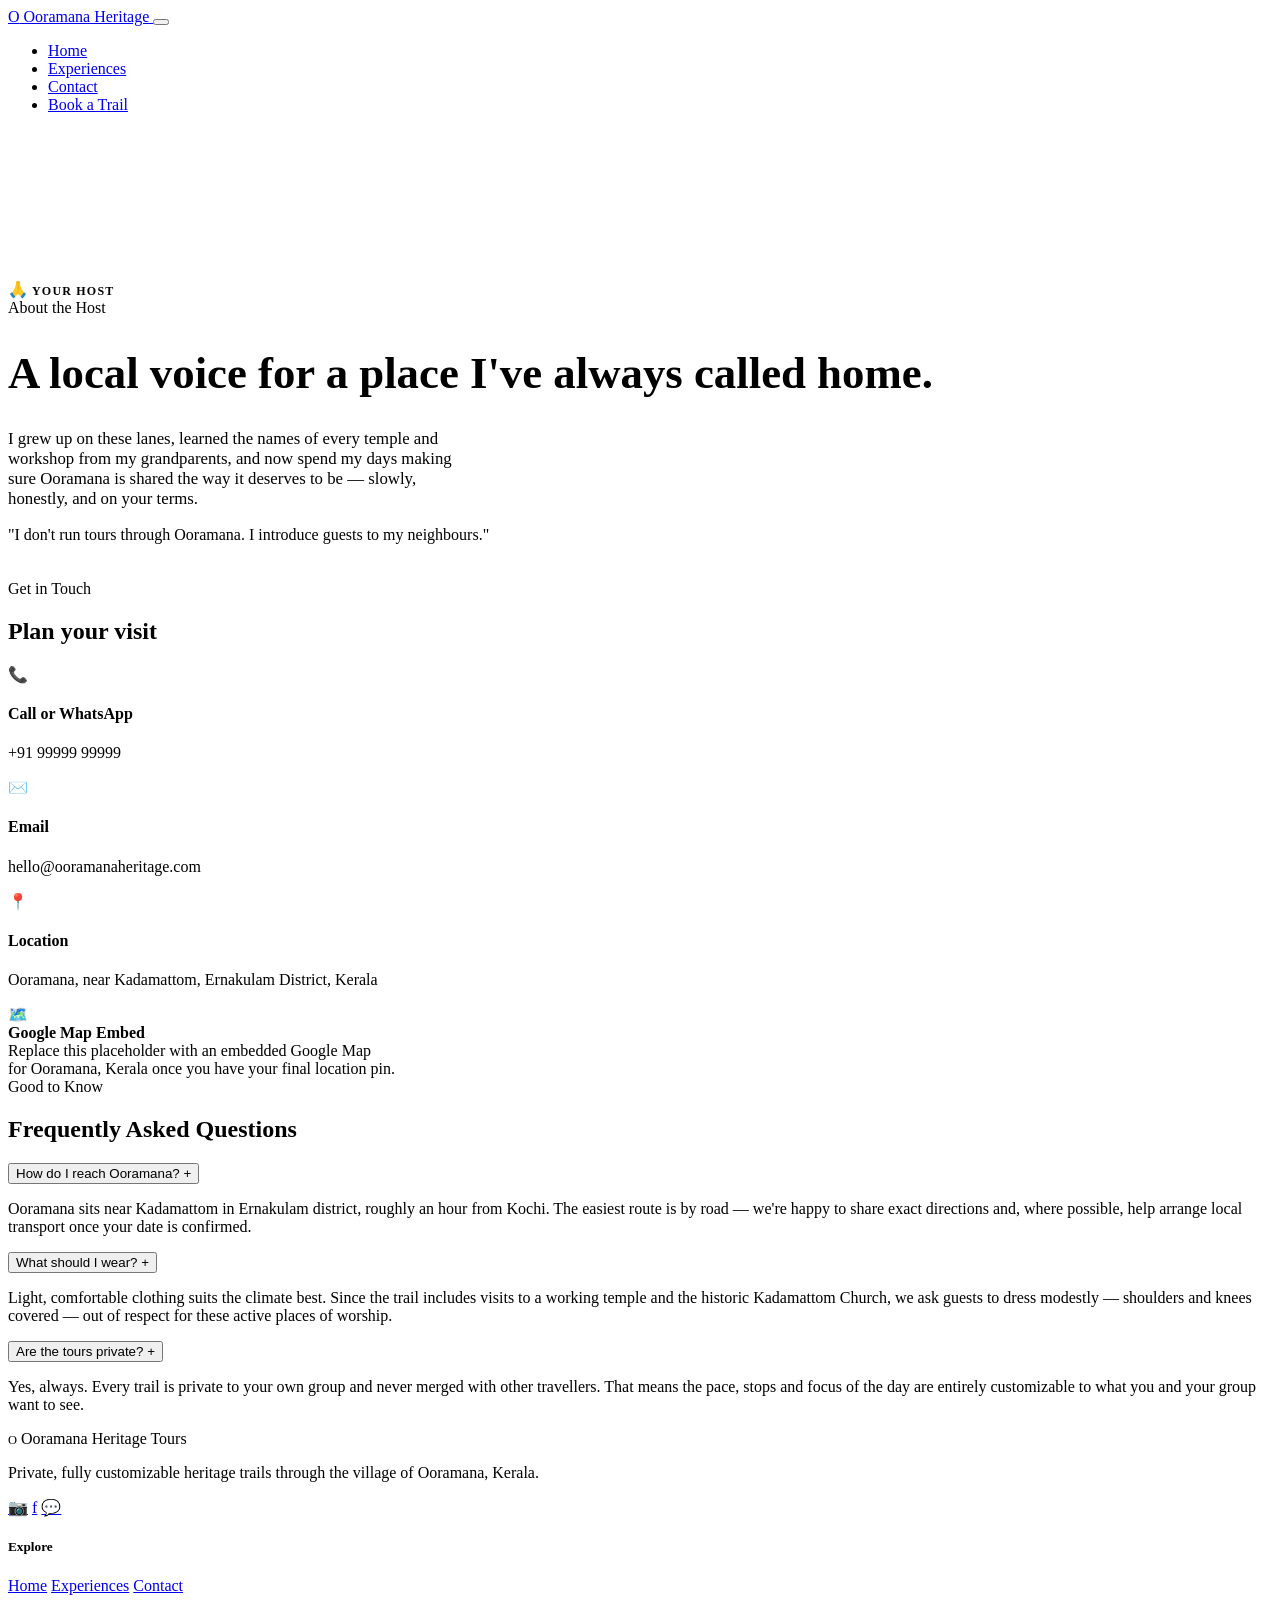
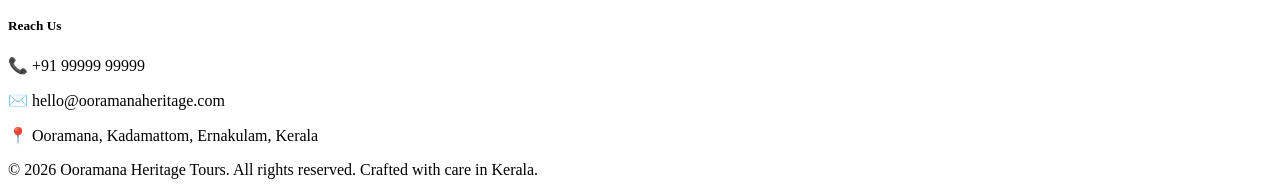
==== contact.html @ b61dfa69 "Add contact.html for Ooramana Heritage Tours" ====
<!DOCTYPE html>
<html lang="en">
<head>
<meta charset="UTF-8">
<meta name="viewport" content="width=device-width, initial-scale=1.0">
<title>Contact & Host — Ooramana Heritage Tours</title>
<meta name="description" content="Meet your local host, get in touch, and find answers to common questions about visiting Ooramana, Kerala.">
<link rel="preconnect" href="https://fonts.googleapis.com">
<link rel="stylesheet" href="style.css">
</head>
<body>

<!-- ===== Navbar ===== -->
<nav class="navbar">
  <div class="nav-inner">
    <a href="index.html" class="brand">
      <span class="brand-mark">O</span> Ooramana Heritage
    </a>
    <button class="nav-toggle" aria-label="Toggle menu"><span></span></button>
    <ul class="nav-links">
      <li><a href="index.html">Home</a></li>
      <li><a href="packages.html">Experiences</a></li>
      <li><a href="contact.html">Contact</a></li>
      <li><a href="packages.html" class="btn btn-gold nav-cta">Book a Trail</a></li>
    </ul>
  </div>
</nav>

<!-- ===== Host Section ===== -->
<header style="padding-top:150px; padding-bottom:20px;">
  <div class="container host-grid">
    <div class="host-frame reveal">
      <span class="icon">🙏</span>
      <span style="font-size:.75rem; letter-spacing:.1em; text-transform:uppercase; font-weight:700; color:var(--ink-soft);">Your Host</span>
    </div>
    <div class="reveal reveal-delay-1">
      <span class="eyebrow">About the Host</span>
      <h1 style="font-size:clamp(2rem,3.6vw,2.8rem);">A local voice for a place I've always called home.</h1>
      <p style="font-size:1.05rem; max-width:56ch;">I grew up on these lanes, learned the names of every temple and workshop from my grandparents, and now spend my days making sure Ooramana is shared the way it deserves to be — slowly, honestly, and on your terms.</p>
      <p class="host-quote">"I don't run tours through Ooramana. I introduce guests to my neighbours."</p>
    </div>
  </div>
</header>

<!-- ===== Contact Info & Map ===== -->
<section id="contact-info">
  <div class="container">
    <div class="section-head reveal">
      <span class="eyebrow">Get in Touch</span>
      <h2>Plan your visit</h2>
    </div>

    <div class="contact-grid">
      <div class="contact-cards">
        <div class="contact-item neu-flat reveal reveal-delay-1">
          <div class="ic">📞</div>
          <div><h4>Call or WhatsApp</h4><p>+91 99999 99999</p></div>
        </div>
        <div class="contact-item neu-flat reveal reveal-delay-2">
          <div class="ic">✉️</div>
          <div><h4>Email</h4><p>hello@ooramanaheritage.com</p></div>
        </div>
        <div class="contact-item neu-flat reveal reveal-delay-3">
          <div class="ic">📍</div>
          <div><h4>Location</h4><p>Ooramana, near Kadamattom, Ernakulam District, Kerala</p></div>
        </div>
      </div>

      <div class="map-frame neu-out reveal reveal-delay-2">
        <div class="icon">🗺️</div>
        <h4 style="margin:0;">Google Map Embed</h4>
        <span>Replace this placeholder with an embedded Google Map<br>for Ooramana, Kerala once you have your final location pin.</span>
      </div>
    </div>
  </div>
</section>

<!-- ===== FAQ ===== -->
<section id="faq">
  <div class="container">
    <div class="section-head center reveal">
      <span class="eyebrow">Good to Know</span>
      <h2>Frequently Asked Questions</h2>
    </div>

    <div class="accordion">
      <div class="acc-item neu-out reveal reveal-delay-1">
        <button class="acc-trigger">
          How do I reach Ooramana?
          <span class="plus">+</span>
        </button>
        <div class="acc-panel">
          <div class="acc-panel-inner">
            <p>Ooramana sits near Kadamattom in Ernakulam district, roughly an hour from Kochi. The easiest route is by road — we're happy to share exact directions and, where possible, help arrange local transport once your date is confirmed.</p>
          </div>
        </div>
      </div>

      <div class="acc-item neu-out reveal reveal-delay-2">
        <button class="acc-trigger">
          What should I wear?
          <span class="plus">+</span>
        </button>
        <div class="acc-panel">
          <div class="acc-panel-inner">
            <p>Light, comfortable clothing suits the climate best. Since the trail includes visits to a working temple and the historic Kadamattom Church, we ask guests to dress modestly — shoulders and knees covered — out of respect for these active places of worship.</p>
          </div>
        </div>
      </div>

      <div class="acc-item neu-out reveal reveal-delay-3">
        <button class="acc-trigger">
          Are the tours private?
          <span class="plus">+</span>
        </button>
        <div class="acc-panel">
          <div class="acc-panel-inner">
            <p>Yes, always. Every trail is private to your own group and never merged with other travellers. That means the pace, stops and focus of the day are entirely customizable to what you and your group want to see.</p>
          </div>
        </div>
      </div>
    </div>
  </div>
</section>

<!-- ===== Footer ===== -->
<footer>
  <div class="container">
    <div class="footer-grid">
      <div>
        <div class="footer-brand"><span class="brand-mark" style="width:30px;height:30px;font-size:.78rem;">O</span> Ooramana Heritage Tours</div>
        <p>Private, fully customizable heritage trails through the village of Ooramana, Kerala.</p>
        <div class="social-row">
          <a href="#" class="social-icon" aria-label="Instagram">📷</a>
          <a href="#" class="social-icon" aria-label="Facebook">f</a>
          <a href="#" class="social-icon" aria-label="WhatsApp">💬</a>
        </div>
      </div>
      <div class="footer-col">
        <h5>Explore</h5>
        <a href="index.html">Home</a>
        <a href="packages.html">Experiences</a>
        <a href="contact.html">Contact</a>
      </div>
      <div class="footer-col">
        <h5>Reach Us</h5>
        <p>📞 +91 99999 99999</p>
        <p>✉️ hello@ooramanaheritage.com</p>
        <p>📍 Ooramana, Kadamattom, Ernakulam, Kerala</p>
      </div>
    </div>
    <div class="footer-bottom">
      <span>© 2026 Ooramana Heritage Tours. All rights reserved.</span>
      <span>Crafted with care in Kerala.</span>
    </div>
  </div>
</footer>

<script src="script.js"></script>
</body>
</html>
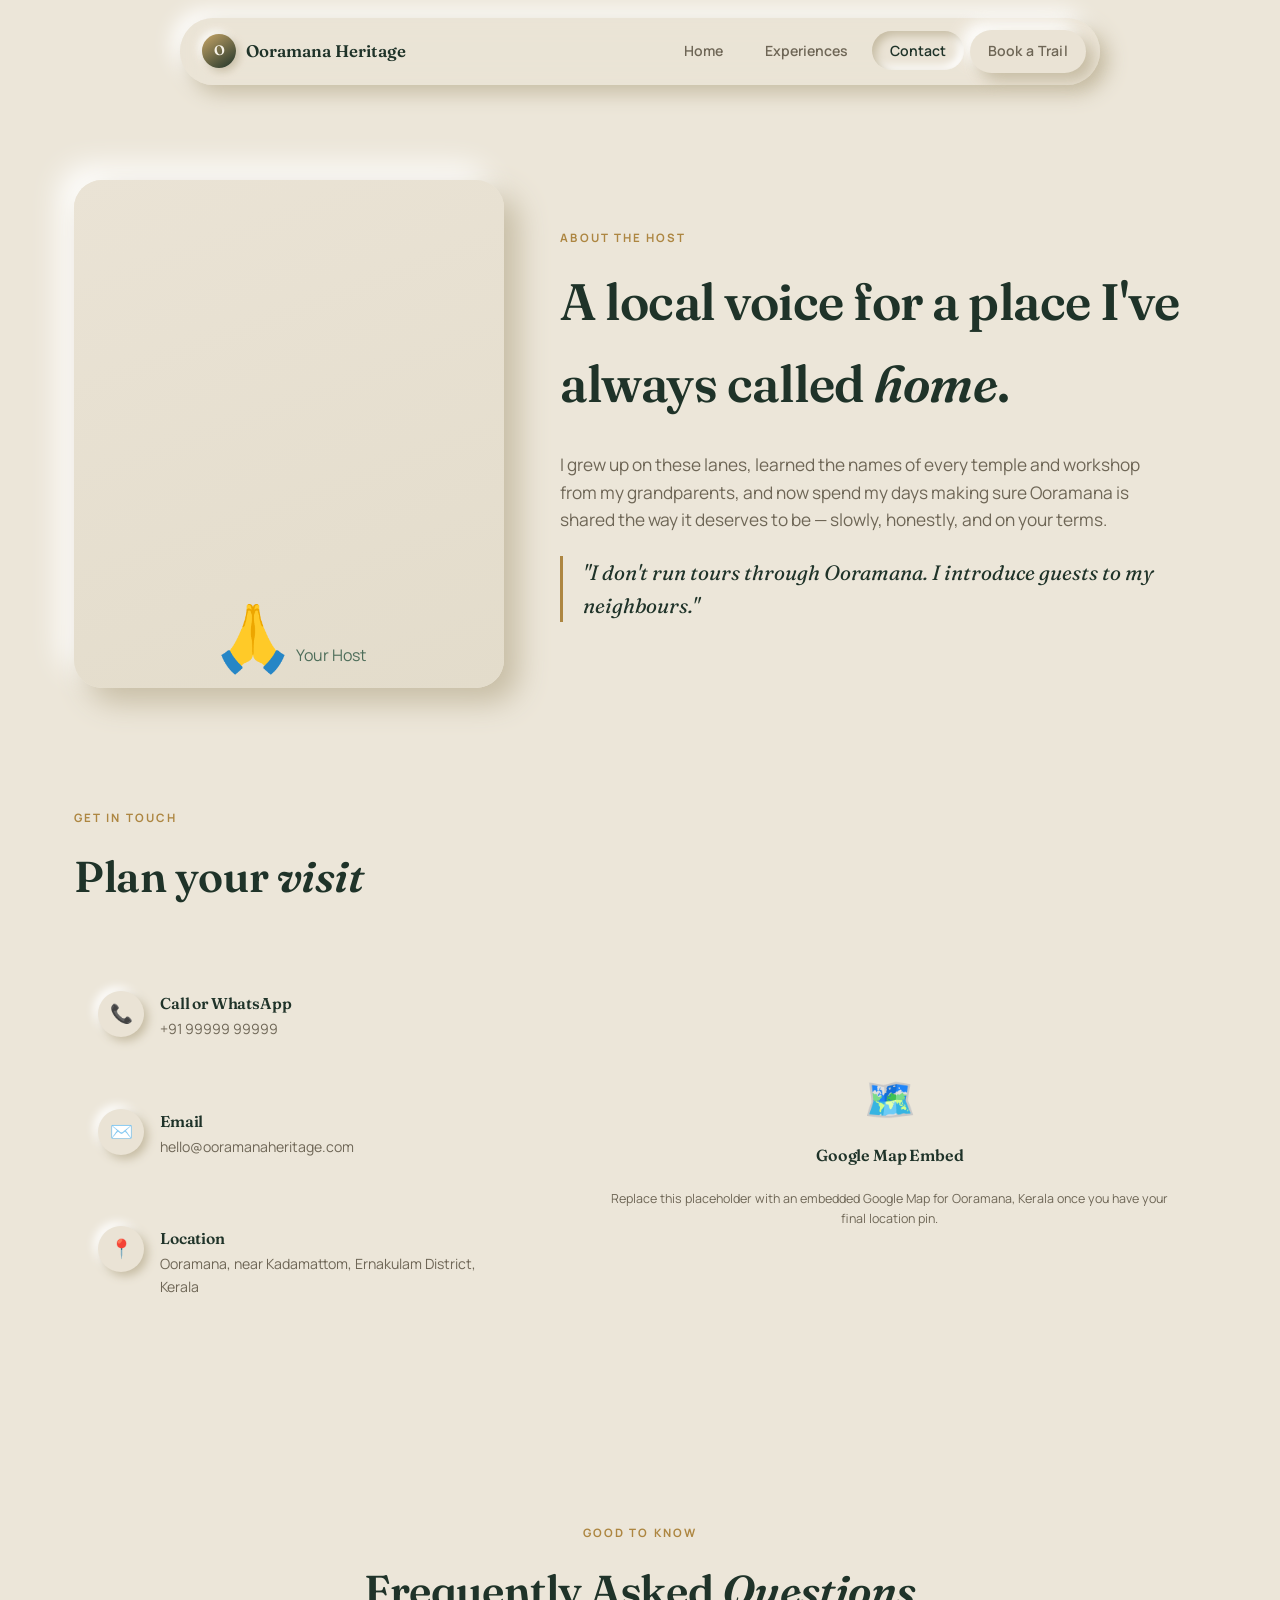
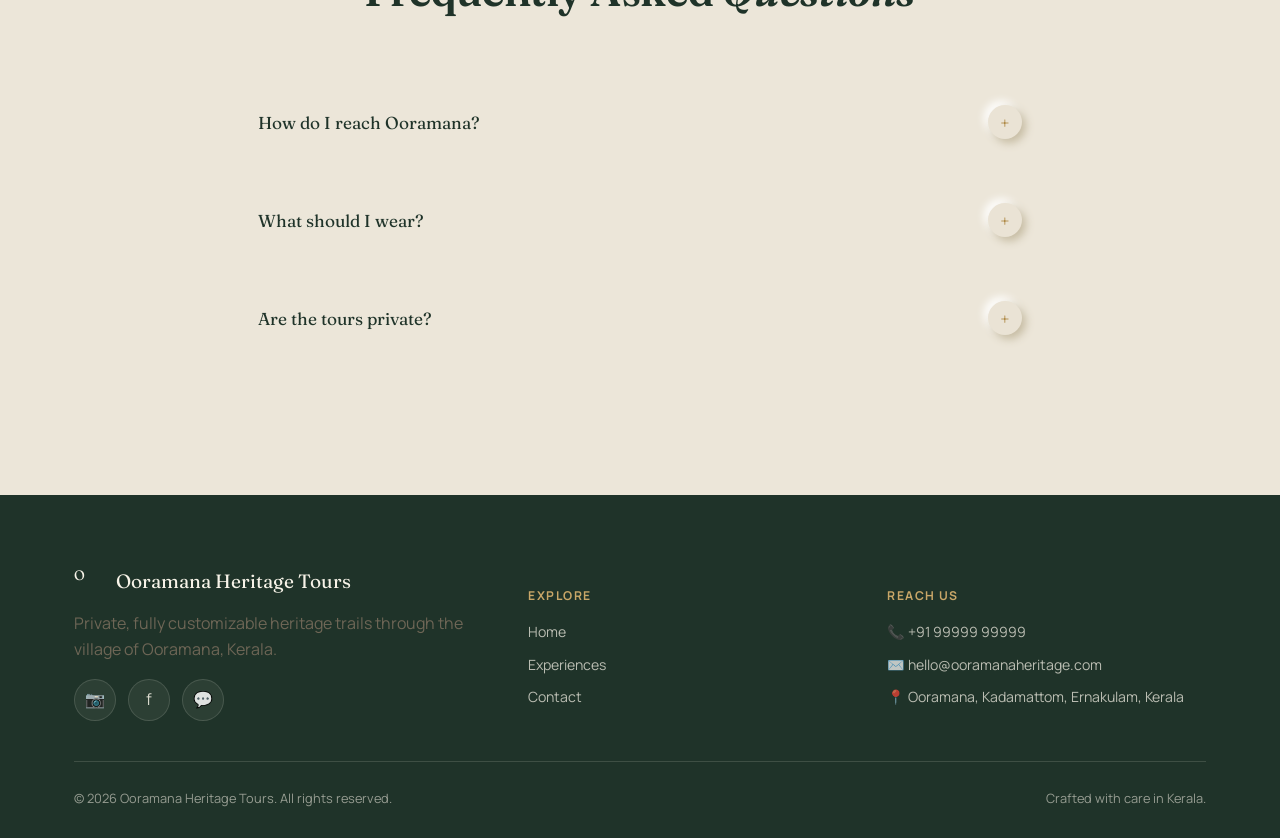
==== commit 7e1508a4: "Refactor contact page layout and styling" ====
--- a/contact.html
+++ b/contact.html
@@ -11,8 +11,8 @@
 <body>
 
 <!-- ===== Navbar ===== -->
-<nav class="navbar">
-  <div class="nav-inner">
+<nav class="navbar solid scrolled">
+  <div class="container nav-inner">
     <a href="index.html" class="brand">
       <span class="brand-mark">O</span> Ooramana Heritage
     </a>
@@ -20,56 +20,61 @@
     <ul class="nav-links">
       <li><a href="index.html">Home</a></li>
       <li><a href="packages.html">Experiences</a></li>
-      <li><a href="contact.html">Contact</a></li>
-      <li><a href="packages.html" class="btn btn-gold nav-cta">Book a Trail</a></li>
+      <li><a href="contact.html" class="active">Contact</a></li>
+      <li><a href="packages.html" class="btn btn-ghost-dark">Book a Trail</a></li>
     </ul>
   </div>
 </nav>
 
 <!-- ===== Host Section ===== -->
-<header style="padding-top:150px; padding-bottom:20px;">
+<header style="padding-top:180px; padding-bottom:20px; background:linear-gradient(180deg, var(--ivory-deep), var(--ivory));">
   <div class="container host-grid">
     <div class="host-frame reveal">
-      <span class="icon">🙏</span>
-      <span style="font-size:.75rem; letter-spacing:.1em; text-transform:uppercase; font-weight:700; color:var(--ink-soft);">Your Host</span>
+      <div class="arch-outline" style="width:88%; height:92%; top:-16px; left:6%; z-index:-1;"></div>
+      <div class="arch-frame tone-5">
+        <div class="arch-photo">
+          <span class="icon">🙏</span>
+          <span>Your Host</span>
+        </div>
+      </div>
     </div>
     <div class="reveal reveal-delay-1">
       <span class="eyebrow">About the Host</span>
-      <h1 style="font-size:clamp(2rem,3.6vw,2.8rem);">A local voice for a place I've always called home.</h1>
-      <p style="font-size:1.05rem; max-width:56ch;">I grew up on these lanes, learned the names of every temple and workshop from my grandparents, and now spend my days making sure Ooramana is shared the way it deserves to be — slowly, honestly, and on your terms.</p>
+      <h1 style="font-size:clamp(2.2rem,4vw,3.2rem);">A local voice for a place I've always called <em>home</em>.</h1>
+      <p style="font-size:1.08rem; max-width:56ch;">I grew up on these lanes, learned the names of every temple and workshop from my grandparents, and now spend my days making sure Ooramana is shared the way it deserves to be — slowly, honestly, and on your terms.</p>
       <p class="host-quote">"I don't run tours through Ooramana. I introduce guests to my neighbours."</p>
     </div>
   </div>
 </header>
 
 <!-- ===== Contact Info & Map ===== -->
-<section id="contact-info">
+<section id="contact-info" class="grain">
   <div class="container">
     <div class="section-head reveal">
       <span class="eyebrow">Get in Touch</span>
-      <h2>Plan your visit</h2>
+      <h2>Plan your <em>visit</em></h2>
     </div>
 
     <div class="contact-grid">
       <div class="contact-cards">
-        <div class="contact-item neu-flat reveal reveal-delay-1">
+        <div class="contact-item reveal reveal-delay-1">
           <div class="ic">📞</div>
           <div><h4>Call or WhatsApp</h4><p>+91 99999 99999</p></div>
         </div>
-        <div class="contact-item neu-flat reveal reveal-delay-2">
+        <div class="contact-item reveal reveal-delay-2">
           <div class="ic">✉️</div>
           <div><h4>Email</h4><p>hello@ooramanaheritage.com</p></div>
         </div>
-        <div class="contact-item neu-flat reveal reveal-delay-3">
+        <div class="contact-item reveal reveal-delay-3">
           <div class="ic">📍</div>
           <div><h4>Location</h4><p>Ooramana, near Kadamattom, Ernakulam District, Kerala</p></div>
         </div>
       </div>
 
-      <div class="map-frame neu-out reveal reveal-delay-2">
+      <div class="map-frame reveal reveal-delay-2">
         <div class="icon">🗺️</div>
-        <h4 style="margin:0;">Google Map Embed</h4>
-        <span>Replace this placeholder with an embedded Google Map<br>for Ooramana, Kerala once you have your final location pin.</span>
+        <h4>Google Map Embed</h4>
+        <span>Replace this placeholder with an embedded Google Map for Ooramana, Kerala once you have your final location pin.</span>
       </div>
     </div>
   </div>
@@ -80,11 +85,11 @@
   <div class="container">
     <div class="section-head center reveal">
       <span class="eyebrow">Good to Know</span>
-      <h2>Frequently Asked Questions</h2>
+      <h2>Frequently Asked <em>Questions</em></h2>
     </div>
 
     <div class="accordion">
-      <div class="acc-item neu-out reveal reveal-delay-1">
+      <div class="acc-item reveal reveal-delay-1">
         <button class="acc-trigger">
           How do I reach Ooramana?
           <span class="plus">+</span>
@@ -96,7 +101,7 @@
         </div>
       </div>
 
-      <div class="acc-item neu-out reveal reveal-delay-2">
+      <div class="acc-item reveal reveal-delay-2">
         <button class="acc-trigger">
           What should I wear?
           <span class="plus">+</span>
@@ -108,7 +113,7 @@
         </div>
       </div>
 
-      <div class="acc-item neu-out reveal reveal-delay-3">
+      <div class="acc-item reveal reveal-delay-3">
         <button class="acc-trigger">
           Are the tours private?
           <span class="plus">+</span>
@@ -128,7 +133,7 @@
   <div class="container">
     <div class="footer-grid">
       <div>
-        <div class="footer-brand"><span class="brand-mark" style="width:30px;height:30px;font-size:.78rem;">O</span> Ooramana Heritage Tours</div>
+        <div class="footer-brand"><span class="brand-mark" style="width:32px;height:32px;font-size:.85rem;">O</span> Ooramana Heritage Tours</div>
         <p>Private, fully customizable heritage trails through the village of Ooramana, Kerala.</p>
         <div class="social-row">
           <a href="#" class="social-icon" aria-label="Instagram">📷</a>
--- a/style.css
+++ b/style.css
@@ -0,0 +1,668 @@
+/* =========================================================
+   Ooramana Heritage Tours — Neumorphic Design System
+   ========================================================= */
+
+/* ---------- Fonts ---------- */
+@import url('https://fonts.googleapis.com/css2?family=Fraunces:ital,opsz,wght@0,9..144,400;0,9..144,500;0,9..144,600;0,9..144,700;1,9..144,500&family=Manrope:wght@400;500;600;700;800&display=swap');
+
+/* ---------- Tokens ---------- */
+:root{
+  /* Base neumorphic surface (warm river-sand) */
+  --bg: #ECE6D9;
+  --bg-alt: #E3DCCB;
+  --surface: #EAE3D5;
+
+  /* Neumorphic shadow pair, tuned for the --bg hue */
+  --shadow-dark: #C6BCA3;
+  --shadow-light: #FFFFFF;
+
+  /* Palette: backwater green + temple gold + laterite ink */
+  --forest: #2E4A3B;
+  --forest-deep: #1F3329;
+  --forest-soft: #4E6E5A;
+  --gold: #AD8641;
+  --gold-soft: #C9A768;
+  --ink: #2A2620;
+  --ink-soft: #6E6656;
+  --cream: #F7F3E8;
+
+  --radius-lg: 28px;
+  --radius-md: 18px;
+  --radius-sm: 12px;
+  --radius-pill: 999px;
+
+  --ease: cubic-bezier(.22,.68,.35,1);
+}
+
+*,*::before,*::after{ box-sizing:border-box; }
+html{ scroll-behavior:smooth; }
+@media (prefers-reduced-motion: reduce){
+  html{ scroll-behavior:auto; }
+  *,*::before,*::after{ animation-duration:0.01ms !important; animation-iteration-count:1 !important; transition-duration:0.01ms !important; scroll-behavior:auto !important; }
+}
+
+body{
+  margin:0;
+  background:var(--bg);
+  color:var(--ink);
+  font-family:'Manrope', sans-serif;
+  font-size:16px;
+  line-height:1.6;
+  -webkit-font-smoothing:antialiased;
+  overflow-x:hidden;
+}
+
+h1,h2,h3,h4{
+  font-family:'Fraunces', serif;
+  color:var(--forest-deep);
+  margin:0 0 .5em;
+  font-weight:600;
+  letter-spacing:-0.01em;
+}
+
+p{ margin:0 0 1em; color:var(--ink-soft); }
+a{ color:inherit; text-decoration:none; }
+img{ max-width:100%; display:block; }
+ul{ margin:0; padding:0; list-style:none; }
+
+.container{
+  width:100%;
+  max-width:1180px;
+  margin:0 auto;
+  padding:0 24px;
+}
+
+.eyebrow{
+  display:inline-block;
+  font-family:'Manrope',sans-serif;
+  font-size:.72rem;
+  font-weight:700;
+  letter-spacing:.18em;
+  text-transform:uppercase;
+  color:var(--gold);
+  margin-bottom:14px;
+}
+
+section{ padding:96px 0; position:relative; }
+@media (max-width:768px){ section{ padding:64px 0; } }
+
+/* ---------- Neumorphic primitives ---------- */
+.neu-out{
+  background:var(--surface);
+  border-radius:var(--radius-lg);
+  box-shadow: 10px 10px 22px var(--shadow-dark), -10px -10px 22px var(--shadow-light);
+}
+.neu-in{
+  background:var(--bg);
+  border-radius:var(--radius-md);
+  box-shadow: inset 6px 6px 12px var(--shadow-dark), inset -6px -6px 12px var(--shadow-light);
+}
+.neu-flat{
+  background:var(--surface);
+  box-shadow: 6px 6px 14px var(--shadow-dark), -6px -6px 14px var(--shadow-light);
+}
+
+/* ---------- Buttons ---------- */
+.btn{
+  display:inline-flex;
+  align-items:center;
+  justify-content:center;
+  gap:.5em;
+  padding:16px 34px;
+  border:none;
+  border-radius:var(--radius-pill);
+  font-family:'Manrope',sans-serif;
+  font-weight:700;
+  font-size:.95rem;
+  letter-spacing:.02em;
+  cursor:pointer;
+  background:var(--surface);
+  color:var(--forest-deep);
+  box-shadow: 8px 8px 16px var(--shadow-dark), -8px -8px 16px var(--shadow-light);
+  transition: transform .25s var(--ease), box-shadow .25s var(--ease), color .25s var(--ease);
+}
+.btn:hover{
+  transform:translateY(-3px);
+  box-shadow: 12px 12px 22px var(--shadow-dark), -12px -12px 22px var(--shadow-light);
+  color:var(--gold);
+}
+.btn:active{
+  transform:translateY(0);
+  box-shadow: inset 6px 6px 12px var(--shadow-dark), inset -6px -6px 12px var(--shadow-light);
+}
+.btn:focus-visible{ outline:2px solid var(--gold); outline-offset:4px; }
+
+.btn-primary{
+  background:linear-gradient(145deg, var(--forest-soft), var(--forest-deep));
+  color:var(--cream);
+  box-shadow: 8px 8px 18px var(--shadow-dark), -8px -8px 18px var(--shadow-light);
+}
+.btn-primary:hover{ color:var(--cream); filter:brightness(1.08); }
+
+.btn-gold{
+  background:linear-gradient(145deg, var(--gold-soft), var(--gold));
+  color:var(--cream);
+}
+.btn-gold:hover{ color:var(--cream); filter:brightness(1.08); }
+
+.btn-block{ width:100%; }
+
+/* ---------- Navbar ---------- */
+.navbar{
+  position:fixed;
+  top:18px; left:0; right:0;
+  z-index:1000;
+  display:flex;
+  justify-content:center;
+}
+.nav-inner{
+  width:calc(100% - 40px);
+  max-width:920px;
+  display:flex;
+  align-items:center;
+  justify-content:space-between;
+  padding:12px 14px 12px 22px;
+  border-radius:var(--radius-pill);
+  background:rgba(234,227,213,0.85);
+  backdrop-filter: blur(14px);
+  -webkit-backdrop-filter: blur(14px);
+  box-shadow: 8px 8px 20px var(--shadow-dark), -8px -8px 20px var(--shadow-light);
+}
+.brand{
+  font-family:'Fraunces', serif;
+  font-weight:600;
+  font-size:1.05rem;
+  color:var(--forest-deep);
+  display:flex;
+  align-items:center;
+  gap:10px;
+}
+.brand .brand-mark{
+  width:34px;height:34px;
+  border-radius:50%;
+  background:linear-gradient(145deg, var(--gold-soft), var(--forest-deep));
+  display:flex;align-items:center;justify-content:center;
+  color:var(--cream);
+  font-size:.85rem;
+  box-shadow: 3px 3px 8px var(--shadow-dark), -3px -3px 8px var(--shadow-light);
+}
+.nav-links{
+  display:flex;
+  align-items:center;
+  gap:6px;
+}
+.nav-links a{
+  padding:10px 18px;
+  border-radius:var(--radius-pill);
+  font-size:.88rem;
+  font-weight:600;
+  color:var(--ink-soft);
+  transition: all .25s var(--ease);
+}
+.nav-links a:hover{ color:var(--forest-deep); }
+.nav-links a.active{
+  color:var(--forest-deep);
+  background:var(--surface);
+  box-shadow: inset 4px 4px 8px var(--shadow-dark), inset -4px -4px 8px var(--shadow-light);
+}
+.nav-cta{ margin-left:6px; padding:10px 22px !important; }
+
+.nav-toggle{
+  display:none;
+  width:44px;height:44px;
+  border:none;
+  border-radius:50%;
+  background:var(--surface);
+  box-shadow: 5px 5px 10px var(--shadow-dark), -5px -5px 10px var(--shadow-light);
+  cursor:pointer;
+  position:relative;
+}
+.nav-toggle span, .nav-toggle span::before, .nav-toggle span::after{
+  content:'';
+  position:absolute;
+  left:12px; right:12px;
+  height:2px;
+  background:var(--forest-deep);
+  transition: transform .3s var(--ease), opacity .3s var(--ease);
+}
+.nav-toggle span{ top:21px; }
+.nav-toggle span::before{ top:-7px; }
+.nav-toggle span::after{ top:7px; }
+.nav-toggle.open span{ background:transparent; }
+.nav-toggle.open span::before{ transform:translateY(7px) rotate(45deg); }
+.nav-toggle.open span::after{ transform:translateY(-7px) rotate(-45deg); }
+
+@media (max-width:768px){
+  .nav-toggle{ display:block; }
+  .nav-links{
+    position:absolute;
+    top:70px; right:0;
+    flex-direction:column;
+    width:220px;
+    padding:14px;
+    border-radius:var(--radius-md);
+    background:var(--surface);
+    box-shadow: 10px 10px 22px var(--shadow-dark), -10px -10px 22px var(--shadow-light);
+    align-items:stretch;
+    opacity:0; visibility:hidden; transform:translateY(-10px);
+    transition: all .3s var(--ease);
+  }
+  .nav-links.open{ opacity:1; visibility:visible; transform:translateY(0); }
+  .nav-links a{ text-align:center; }
+  .nav-cta{ margin-left:0; margin-top:4px; }
+}
+
+/* ---------- Hero ---------- */
+.hero{
+  min-height:96vh;
+  display:flex;
+  align-items:center;
+  padding-top:150px;
+  position:relative;
+}
+.hero-grid{
+  display:grid;
+  grid-template-columns: 1.1fr .9fr;
+  gap:56px;
+  align-items:center;
+}
+@media (max-width:900px){
+  .hero-grid{ grid-template-columns:1fr; }
+  .hero{ min-height:auto; }
+}
+.hero h1{
+  font-size:clamp(2.4rem, 5vw, 4rem);
+  line-height:1.05;
+}
+.hero h1 em{
+  font-style:italic;
+  color:var(--gold);
+}
+.hero p.lede{
+  font-size:1.12rem;
+  max-width:46ch;
+  margin-bottom:32px;
+}
+.hero-actions{ display:flex; gap:16px; flex-wrap:wrap; }
+
+.hero-visual{
+  position:relative;
+  height:440px;
+  border-radius:var(--radius-lg);
+  background:linear-gradient(160deg, var(--surface), var(--bg-alt));
+  box-shadow: 14px 14px 30px var(--shadow-dark), -14px -14px 30px var(--shadow-light);
+  overflow:hidden;
+}
+.trail-path{
+  position:absolute; inset:0;
+}
+.trail-node{
+  position:absolute;
+  width:64px;height:64px;
+  border-radius:50%;
+  background:var(--surface);
+  box-shadow: 6px 6px 14px var(--shadow-dark), -6px -6px 14px var(--shadow-light);
+  display:flex; align-items:center; justify-content:center;
+  font-size:1.5rem;
+}
+.trail-label{
+  position:absolute;
+  font-size:.68rem;
+  font-weight:700;
+  letter-spacing:.05em;
+  text-transform:uppercase;
+  color:var(--forest-deep);
+  background:var(--cream);
+  padding:3px 9px;
+  border-radius:var(--radius-pill);
+  box-shadow: 3px 3px 8px var(--shadow-dark), -3px -3px 8px var(--shadow-light);
+}
+@media (max-width:900px){ .hero-visual{ height:340px; } }
+
+/* ---------- Reveal animation ---------- */
+.reveal{
+  opacity:0;
+  transform:translateY(36px);
+  transition: opacity .8s var(--ease), transform .8s var(--ease);
+}
+.reveal.in-view{ opacity:1; transform:translateY(0); }
+.reveal-delay-1{ transition-delay:.08s; }
+.reveal-delay-2{ transition-delay:.16s; }
+.reveal-delay-3{ transition-delay:.24s; }
+.reveal-delay-4{ transition-delay:.32s; }
+
+/* ---------- Section headers ---------- */
+.section-head{ max-width:640px; margin-bottom:56px; }
+.section-head.center{ margin-left:auto; margin-right:auto; text-align:center; }
+.section-head h2{ font-size:clamp(1.9rem, 3.4vw, 2.7rem); }
+
+/* ---------- About ---------- */
+.about-grid{
+  display:grid;
+  grid-template-columns: .85fr 1.15fr;
+  gap:60px;
+  align-items:center;
+}
+@media (max-width:900px){ .about-grid{ grid-template-columns:1fr; } }
+.about-frame{
+  aspect-ratio: 4/5;
+  border-radius:var(--radius-lg);
+  background:
+    radial-gradient(circle at 30% 20%, rgba(173,134,65,.18), transparent 55%),
+    linear-gradient(160deg, var(--surface), var(--bg-alt));
+  box-shadow: 14px 14px 30px var(--shadow-dark), -14px -14px 30px var(--shadow-light);
+  display:flex; align-items:center; justify-content:center;
+  flex-direction:column;
+  gap:10px;
+  color:var(--forest-soft);
+  padding:24px;
+  text-align:center;
+}
+.about-frame .icon{ font-size:3rem; }
+.about-frame span{ font-size:.75rem; letter-spacing:.1em; text-transform:uppercase; font-weight:700; color:var(--ink-soft); }
+
+.about-points{ display:grid; gap:18px; margin-top:28px; }
+.about-point{
+  display:flex; gap:16px; align-items:flex-start;
+  padding:18px 20px;
+  border-radius:var(--radius-md);
+}
+.about-point .dot{
+  flex-shrink:0;
+  width:38px; height:38px;
+  border-radius:50%;
+  background:var(--surface);
+  box-shadow: 4px 4px 10px var(--shadow-dark), -4px -4px 10px var(--shadow-light);
+  display:flex; align-items:center; justify-content:center;
+  font-size:1.1rem;
+}
+.about-point h4{ margin-bottom:4px; font-size:1.02rem; }
+.about-point p{ margin:0; font-size:.92rem; }
+
+/* ---------- Summary / customization band ---------- */
+.summary-band{
+  background:linear-gradient(155deg, var(--forest-deep), var(--forest));
+  border-radius:var(--radius-lg);
+  padding:64px;
+  color:var(--cream);
+  display:grid;
+  grid-template-columns:1.1fr .9fr;
+  gap:48px;
+  align-items:center;
+  box-shadow: 16px 16px 32px var(--shadow-dark), -16px -16px 32px var(--shadow-light);
+}
+.summary-band h2{ color:var(--cream); }
+.summary-band p{ color:rgba(247,243,232,.82); }
+@media (max-width:900px){ .summary-band{ grid-template-columns:1fr; padding:40px 28px; } }
+
+.custom-card{
+  background:rgba(247,243,232,.08);
+  border:1px solid rgba(247,243,232,.16);
+  border-radius:var(--radius-md);
+  padding:26px;
+}
+.custom-card ul{ display:grid; gap:14px; }
+.custom-card li{ display:flex; gap:12px; align-items:flex-start; font-size:.92rem; color:rgba(247,243,232,.9); }
+.custom-card li::before{ content:'✦'; color:var(--gold-soft); flex-shrink:0; }
+
+/* ---------- Gallery ---------- */
+.gallery-grid{
+  display:grid;
+  grid-template-columns: repeat(4, 1fr);
+  gap:26px;
+}
+@media (max-width:960px){ .gallery-grid{ grid-template-columns: repeat(2, 1fr); } }
+@media (max-width:520px){ .gallery-grid{ grid-template-columns: 1fr; } }
+
+.gallery-card{
+  border-radius:var(--radius-lg);
+  padding:10px;
+  transition: transform .4s var(--ease), box-shadow .4s var(--ease);
+}
+.gallery-card:hover{ transform:translateY(-8px); }
+.gallery-frame{
+  aspect-ratio: 3/4;
+  border-radius:calc(var(--radius-lg) - 8px);
+  display:flex; flex-direction:column; align-items:center; justify-content:center;
+  gap:12px;
+  text-align:center;
+  padding:20px;
+}
+.gallery-frame .icon{
+  font-size:2.4rem;
+  width:74px;height:74px;
+  border-radius:50%;
+  display:flex;align-items:center;justify-content:center;
+  background:var(--bg);
+  box-shadow: inset 4px 4px 9px var(--shadow-dark), inset -4px -4px 9px var(--shadow-light);
+}
+.gallery-frame h4{ font-size:.98rem; margin-bottom:2px; }
+.gallery-frame p{ font-size:.8rem; margin:0; }
+.gf-1 .icon{ background:linear-gradient(145deg,#DCE7DC,#EFEAE0); }
+.gf-2 .icon{ background:linear-gradient(145deg,#E9DCC6,#EFEAE0); }
+.gf-3 .icon{ background:linear-gradient(145deg,#D9E3E6,#EFEAE0); }
+.gf-4 .icon{ background:linear-gradient(145deg,#E6DAD0,#EFEAE0); }
+
+/* ---------- Testimonials ---------- */
+.testi-grid{
+  display:grid;
+  grid-template-columns: repeat(2, 1fr);
+  gap:28px;
+}
+@media (max-width:768px){ .testi-grid{ grid-template-columns:1fr; } }
+.testi-card{ padding:36px; }
+.testi-stars{ color:var(--gold); letter-spacing:.15em; margin-bottom:16px; font-size:1rem; }
+.testi-card p.quote{ font-family:'Fraunces', serif; font-style:italic; font-size:1.12rem; color:var(--ink); }
+.testi-person{ display:flex; align-items:center; gap:14px; margin-top:22px; }
+.testi-avatar{
+  width:48px;height:48px; border-radius:50%;
+  background:linear-gradient(145deg, var(--gold-soft), var(--forest-soft));
+  display:flex;align-items:center;justify-content:center;
+  color:var(--cream); font-weight:700; font-family:'Fraunces',serif;
+}
+.testi-person h5{ margin:0; font-size:.92rem; color:var(--forest-deep); }
+.testi-person span{ font-size:.78rem; color:var(--ink-soft); }
+
+/* ---------- Packages page ---------- */
+.pkg-grid{
+  display:grid;
+  grid-template-columns: 1fr 1fr;
+  gap:32px;
+}
+@media (max-width:860px){ .pkg-grid{ grid-template-columns:1fr; } }
+
+.pkg-card{
+  padding:40px;
+  position:relative;
+  display:flex;
+  flex-direction:column;
+}
+.pkg-card.featured{
+  background:linear-gradient(165deg, var(--forest-deep), var(--forest));
+  color:var(--cream);
+}
+.pkg-card.featured h3, .pkg-card.featured .pkg-price{ color:var(--cream); }
+.pkg-card.featured p{ color:rgba(247,243,232,.82); }
+.pkg-badge{
+  position:absolute; top:-14px; right:32px;
+  background:var(--gold);
+  color:var(--cream);
+  font-size:.72rem; font-weight:700; letter-spacing:.06em; text-transform:uppercase;
+  padding:8px 16px; border-radius:var(--radius-pill);
+  box-shadow: 4px 4px 10px var(--shadow-dark);
+}
+.pkg-name{ font-size:.78rem; font-weight:700; letter-spacing:.14em; text-transform:uppercase; color:var(--gold); margin-bottom:6px; }
+.pkg-card.featured .pkg-name{ color:var(--gold-soft); }
+.pkg-price{ font-family:'Fraunces', serif; font-size:2.6rem; color:var(--forest-deep); margin:6px 0 4px; }
+.pkg-price span{ font-size:1rem; font-family:'Manrope',sans-serif; font-weight:600; color:var(--ink-soft); }
+.pkg-card.featured .pkg-price span{ color:rgba(247,243,232,.7); }
+.pkg-list{ display:grid; gap:12px; margin:26px 0 30px; flex-grow:1; }
+.pkg-list li{ display:flex; gap:10px; font-size:.92rem; align-items:flex-start; }
+.pkg-list li::before{ content:'🌿'; flex-shrink:0; font-size:.85rem; }
+
+/* ---------- Booking form ---------- */
+.booking-wrap{
+  display:grid;
+  grid-template-columns: 1.15fr .85fr;
+  gap:40px;
+  align-items:flex-start;
+}
+@media (max-width:960px){ .booking-wrap{ grid-template-columns:1fr; } }
+
+.form-card{ padding:44px; }
+.form-row{ display:grid; gap:8px; margin-bottom:22px; }
+.form-row.two-col{ grid-template-columns:1fr 1fr; gap:20px; display:grid; }
+@media (max-width:520px){ .form-row.two-col{ grid-template-columns:1fr; } }
+label{ font-size:.82rem; font-weight:700; color:var(--forest-deep); letter-spacing:.02em; }
+input, select, textarea{
+  width:100%;
+  border:none;
+  padding:16px 18px;
+  font-family:'Manrope',sans-serif;
+  font-size:.95rem;
+  color:var(--ink);
+  border-radius:var(--radius-sm);
+  background:var(--bg);
+  box-shadow: inset 5px 5px 10px var(--shadow-dark), inset -5px -5px 10px var(--shadow-light);
+}
+select{ appearance:none; -webkit-appearance:none; background-image:url("data:image/svg+xml,%3Csvg xmlns='http://www.w3.org/2000/svg' width='14' height='9'%3E%3Cpath d='M1 1l6 6 6-6' stroke='%236E6656' stroke-width='2' fill='none' fill-rule='evenodd'/%3E%3C/svg%3E"); background-repeat:no-repeat; background-position:right 18px center; padding-right:42px; }
+textarea{ resize:vertical; min-height:110px; }
+input:focus, select:focus, textarea:focus{ outline:2px solid var(--gold-soft); outline-offset:1px; }
+
+.price-summary{
+  padding:36px;
+  position:sticky;
+  top:120px;
+}
+.price-summary h3{ font-size:1.2rem; margin-bottom:22px; }
+.price-line{ display:flex; justify-content:space-between; font-size:.9rem; padding:10px 0; color:var(--ink-soft); border-bottom:1px dashed var(--shadow-dark); }
+.price-line span:last-child{ color:var(--ink); font-weight:600; }
+.price-total{
+  margin-top:18px;
+  padding:22px;
+  text-align:center;
+}
+.price-total .label{ font-size:.75rem; letter-spacing:.1em; text-transform:uppercase; color:var(--ink-soft); font-weight:700; }
+.price-total .amount{ font-family:'Fraunces', serif; font-size:2.4rem; color:var(--forest-deep); margin-top:6px; }
+.price-note{ font-size:.78rem; color:var(--ink-soft); margin-top:14px; text-align:center; }
+
+/* ---------- Contact page ---------- */
+.host-grid{
+  display:grid;
+  grid-template-columns: .8fr 1.2fr;
+  gap:56px;
+  align-items:center;
+}
+@media (max-width:860px){ .host-grid{ grid-template-columns:1fr; } }
+.host-frame{
+  aspect-ratio:1/1;
+  border-radius:var(--radius-lg);
+  background:linear-gradient(160deg, var(--surface), var(--bg-alt));
+  box-shadow: 14px 14px 30px var(--shadow-dark), -14px -14px 30px var(--shadow-light);
+  display:flex; align-items:center; justify-content:center; flex-direction:column; gap:10px;
+  color:var(--forest-soft);
+}
+.host-frame .icon{ font-size:4rem; }
+.host-quote{
+  font-family:'Fraunces', serif; font-style:italic; font-size:1.3rem; color:var(--forest-deep);
+  border-left:3px solid var(--gold); padding-left:20px; margin:22px 0;
+}
+
+.contact-grid{
+  display:grid;
+  grid-template-columns: .85fr 1.15fr;
+  gap:32px;
+}
+@media (max-width:860px){ .contact-grid{ grid-template-columns:1fr; } }
+.contact-cards{ display:grid; gap:20px; align-content:start; }
+.contact-item{ display:flex; gap:16px; align-items:flex-start; padding:24px; }
+.contact-item .ic{
+  width:46px; height:46px; border-radius:50%; flex-shrink:0;
+  background:var(--surface);
+  box-shadow: 4px 4px 10px var(--shadow-dark), -4px -4px 10px var(--shadow-light);
+  display:flex; align-items:center; justify-content:center; font-size:1.15rem;
+}
+.contact-item h4{ margin-bottom:2px; font-size:.98rem; }
+.contact-item p{ margin:0; font-size:.88rem; }
+
+.map-frame{
+  border-radius:var(--radius-lg);
+  min-height:360px;
+  display:flex; flex-direction:column; align-items:center; justify-content:center; gap:12px;
+  color:var(--forest-soft);
+  padding:24px;
+  text-align:center;
+}
+.map-frame .icon{ font-size:2.6rem; }
+.map-frame span{ font-size:.78rem; color:var(--ink-soft); }
+
+/* ---------- FAQ Accordion ---------- */
+.accordion{ display:grid; gap:16px; max-width:820px; margin:0 auto; }
+.acc-item{ border-radius:var(--radius-md); overflow:hidden; }
+.acc-trigger{
+  width:100%;
+  display:flex; align-items:center; justify-content:space-between; gap:16px;
+  padding:24px 28px;
+  background:none; border:none; cursor:pointer;
+  font-family:'Fraunces', serif; font-size:1.08rem; color:var(--forest-deep); text-align:left;
+}
+.acc-trigger .plus{
+  flex-shrink:0;
+  width:34px;height:34px; border-radius:50%;
+  background:var(--surface);
+  box-shadow: 4px 4px 9px var(--shadow-dark), -4px -4px 9px var(--shadow-light);
+  display:flex; align-items:center; justify-content:center;
+  font-size:1.1rem; color:var(--gold);
+  transition: transform .35s var(--ease);
+}
+.acc-item.open .acc-trigger .plus{ transform:rotate(45deg); }
+.acc-panel{
+  max-height:0;
+  overflow:hidden;
+  transition: max-height .4s var(--ease);
+}
+.acc-panel-inner{ padding:0 28px 26px; }
+.acc-panel-inner p{ margin:0; font-size:.94rem; }
+
+/* ---------- Footer ---------- */
+footer{
+  background:var(--forest-deep);
+  color:rgba(247,243,232,.85);
+  padding:70px 0 30px;
+  margin-top:40px;
+}
+.footer-grid{
+  display:grid;
+  grid-template-columns: 1.3fr 1fr 1fr;
+  gap:40px;
+  padding-bottom:40px;
+  border-bottom:1px solid rgba(247,243,232,.14);
+}
+@media (max-width:768px){ .footer-grid{ grid-template-columns:1fr; gap:32px; } }
+.footer-brand{ display:flex; align-items:center; gap:10px; font-family:'Fraunces',serif; font-size:1.2rem; color:var(--cream); margin-bottom:14px; }
+.footer-col h5{ font-size:.76rem; letter-spacing:.12em; text-transform:uppercase; color:var(--gold-soft); margin-bottom:16px; }
+.footer-col p, .footer-col a{ font-size:.88rem; color:rgba(247,243,232,.72); display:block; margin-bottom:10px; }
+.footer-col a:hover{ color:var(--gold-soft); }
+.social-row{ display:flex; gap:12px; margin-top:6px; }
+.social-icon{
+  width:42px;height:42px; border-radius:50%;
+  background:rgba(247,243,232,.06);
+  border:1px solid rgba(247,243,232,.14);
+  display:flex; align-items:center; justify-content:center;
+  font-size:1rem;
+  transition: all .25s var(--ease);
+}
+.social-icon:hover{ background:var(--gold); transform:translateY(-3px); }
+.footer-bottom{
+  padding-top:26px;
+  display:flex; justify-content:space-between; align-items:center; flex-wrap:wrap; gap:10px;
+  font-size:.8rem; color:rgba(247,243,232,.55);
+}
+
+/* ---------- misc ---------- */
+.tag-row{ display:flex; gap:10px; flex-wrap:wrap; margin-top:20px; }
+.tag-chip{
+  font-size:.76rem; font-weight:700; letter-spacing:.03em;
+  padding:9px 16px; border-radius:var(--radius-pill);
+  color:var(--forest-deep);
+}
